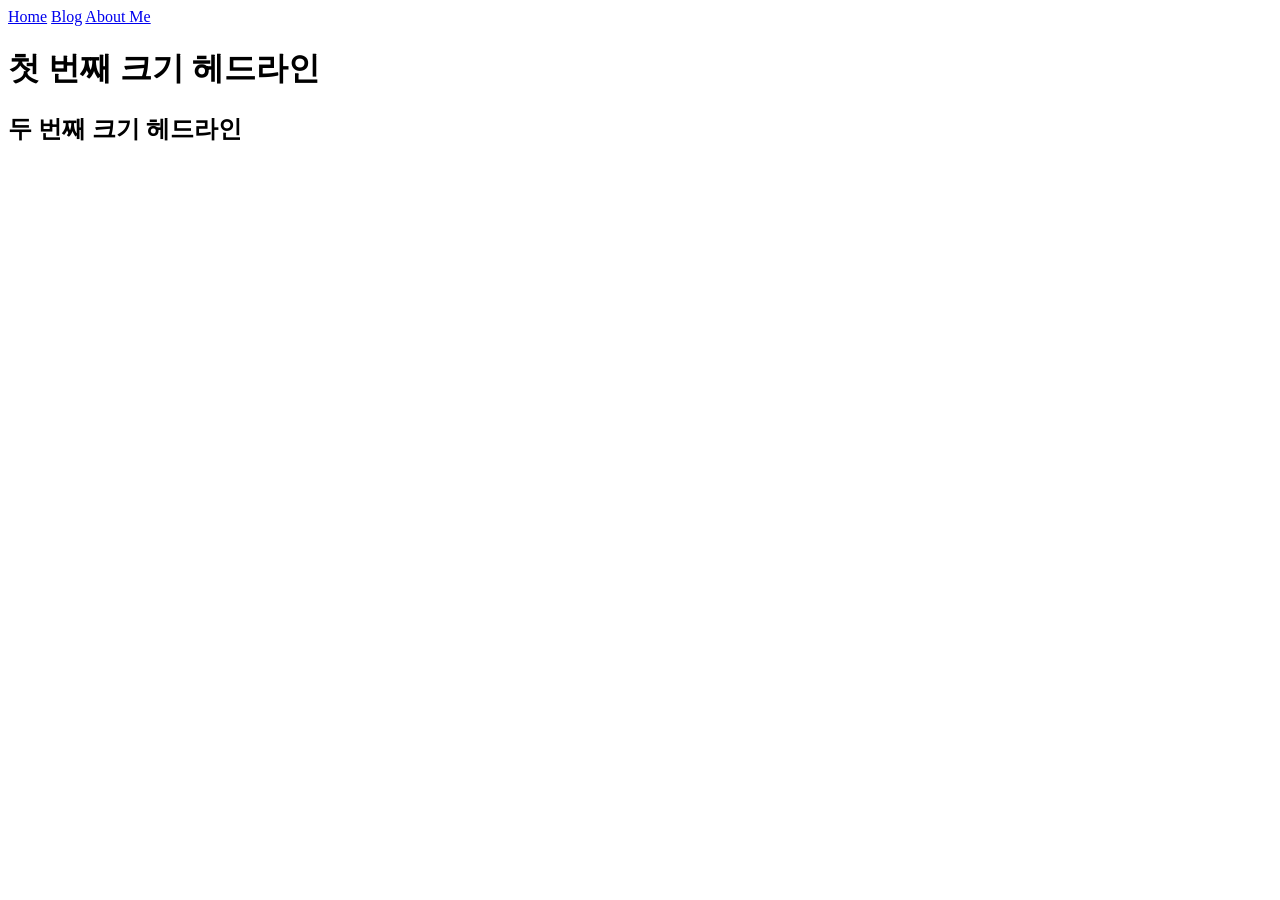
==== index.html @ 7c8619f0 "프론트엔드_페이지_만들기" ====
<!DOCTYPE html>
<html>
    <head>
        <title>홈페이지</title>
    </head>
    <body>
        <nav>
            <a href="./index.html">Home</a>
            <a href="./blog_list.html">Blog</a>
            <a href="./about_me.html">About Me</a>
        </nav>
        <h1>첫 번째 크기 헤드라인</h1>
        <h2>두 번째 크기 헤드라인</h2>
    </body>
</html>
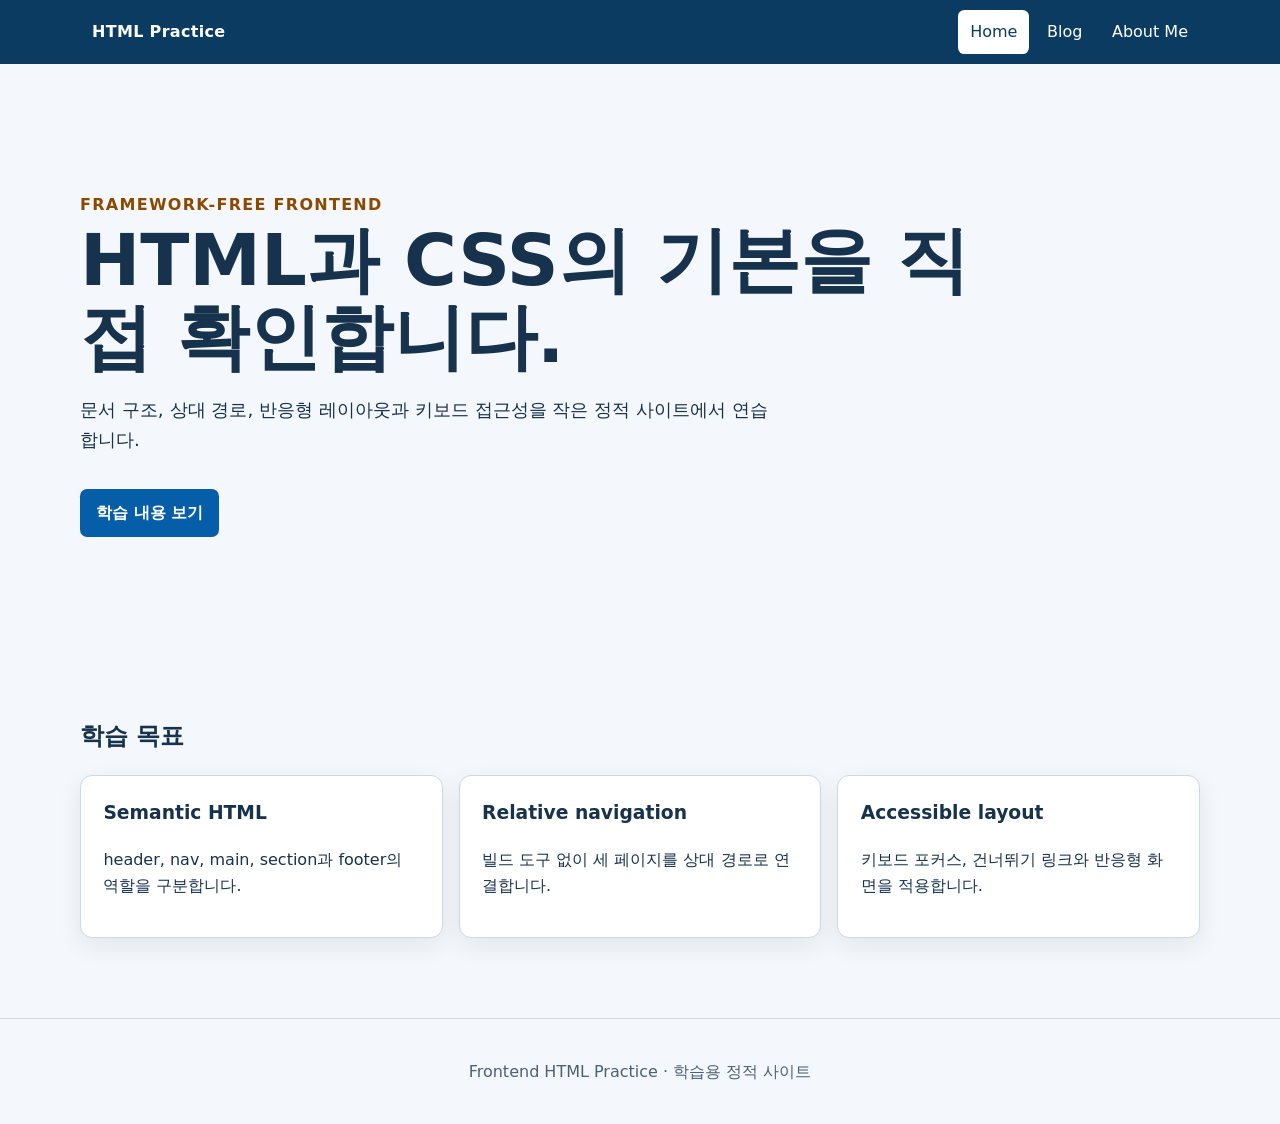
==== commit c24a5d64: "feat: complete accessible static pages" ====
--- a/index.html
+++ b/index.html
@@ -1,15 +1,54 @@
-<!DOCTYPE html>
-<html>
-    <head>
-        <title>홈페이지</title>
-    </head>
-    <body>
-        <nav>
-            <a href="./index.html">Home</a>
-            <a href="./blog_list.html">Blog</a>
-            <a href="./about_me.html">About Me</a>
+<!doctype html>
+<html lang="ko">
+<head>
+    <meta charset="utf-8">
+    <meta name="viewport" content="width=device-width, initial-scale=1">
+    <meta name="description" content="HTML과 CSS의 기본 구조를 연습하는 정적 웹사이트입니다.">
+    <title>홈 | Frontend HTML Practice</title>
+    <link rel="stylesheet" href="./styles.css">
+</head>
+<body>
+    <a class="skip-link" href="#main-content">본문으로 건너뛰기</a>
+    <header class="site-header">
+        <nav class="site-nav" aria-label="주요 메뉴">
+            <a class="brand" href="./index.html">HTML Practice</a>
+            <ul>
+                <li><a href="./index.html" aria-current="page">Home</a></li>
+                <li><a href="./blog_list.html">Blog</a></li>
+                <li><a href="./about_me.html">About Me</a></li>
+            </ul>
         </nav>
-        <h1>첫 번째 크기 헤드라인</h1>
-        <h2>두 번째 크기 헤드라인</h2>
-    </body>
-</html>+    </header>
+
+    <main id="main-content">
+        <section class="hero" aria-labelledby="hero-title">
+            <p class="eyebrow">Framework-free frontend</p>
+            <h1 id="hero-title">HTML과 CSS의 기본을 직접 확인합니다.</h1>
+            <p>문서 구조, 상대 경로, 반응형 레이아웃과 키보드 접근성을 작은 정적 사이트에서 연습합니다.</p>
+            <a class="button" href="./about_me.html">학습 내용 보기</a>
+        </section>
+
+        <section class="content-section" aria-labelledby="goals-title">
+            <h2 id="goals-title">학습 목표</h2>
+            <div class="card-grid">
+                <article class="card">
+                    <h3>Semantic HTML</h3>
+                    <p>header, nav, main, section과 footer의 역할을 구분합니다.</p>
+                </article>
+                <article class="card">
+                    <h3>Relative navigation</h3>
+                    <p>빌드 도구 없이 세 페이지를 상대 경로로 연결합니다.</p>
+                </article>
+                <article class="card">
+                    <h3>Accessible layout</h3>
+                    <p>키보드 포커스, 건너뛰기 링크와 반응형 화면을 적용합니다.</p>
+                </article>
+            </div>
+        </section>
+    </main>
+
+    <footer>
+        <p>Frontend HTML Practice · 학습용 정적 사이트</p>
+    </footer>
+</body>
+</html>
--- a/styles.css
+++ b/styles.css
@@ -0,0 +1,220 @@
+:root {
+    color-scheme: light;
+    font-family: system-ui, -apple-system, BlinkMacSystemFont, "Segoe UI", sans-serif;
+    color: #17324d;
+    background: #f4f7fb;
+    line-height: 1.6;
+}
+
+* {
+    box-sizing: border-box;
+}
+
+body {
+    margin: 0;
+    min-height: 100vh;
+    display: flex;
+    flex-direction: column;
+}
+
+a {
+    color: #075ea8;
+}
+
+a:focus-visible {
+    outline: 3px solid #f2a900;
+    outline-offset: 3px;
+}
+
+.skip-link {
+    position: absolute;
+    left: 1rem;
+    top: -4rem;
+    z-index: 10;
+    padding: 0.6rem 0.9rem;
+    color: #ffffff;
+    background: #17324d;
+    border-radius: 0.4rem;
+}
+
+.skip-link:focus {
+    top: 1rem;
+}
+
+.site-header {
+    background: #0b3b60;
+    color: #ffffff;
+}
+
+.site-nav {
+    width: min(70rem, calc(100% - 2rem));
+    margin: 0 auto;
+    min-height: 4rem;
+    display: flex;
+    align-items: center;
+    justify-content: space-between;
+    gap: 1rem;
+}
+
+.site-nav ul {
+    display: flex;
+    gap: 0.35rem;
+    margin: 0;
+    padding: 0;
+    list-style: none;
+}
+
+.site-nav a {
+    display: inline-block;
+    padding: 0.55rem 0.75rem;
+    color: #ffffff;
+    text-decoration: none;
+    border-radius: 0.4rem;
+}
+
+.site-nav a:hover,
+.site-nav a[aria-current="page"] {
+    background: #ffffff;
+    color: #0b3b60;
+}
+
+.brand {
+    font-weight: 750;
+    letter-spacing: 0.02em;
+}
+
+main {
+    flex: 1;
+}
+
+.hero,
+.content-section {
+    width: min(70rem, calc(100% - 2rem));
+    margin: 0 auto;
+}
+
+.hero {
+    padding: clamp(4rem, 10vw, 8rem) 0;
+}
+
+.hero h1,
+.content-section h1 {
+    max-width: 18ch;
+    margin: 0.25rem 0 1rem;
+    font-size: clamp(2.2rem, 6vw, 4.5rem);
+    line-height: 1.08;
+}
+
+.hero > p:not(.eyebrow),
+.lead {
+    max-width: 44rem;
+    font-size: 1.15rem;
+}
+
+.eyebrow {
+    margin: 0;
+    color: #8b4a00;
+    font-weight: 750;
+    letter-spacing: 0.08em;
+    text-transform: uppercase;
+}
+
+.content-section {
+    padding: 2rem 0 5rem;
+}
+
+.content-section.narrow {
+    width: min(48rem, calc(100% - 2rem));
+    padding-top: 4rem;
+}
+
+.content-section section {
+    margin-top: 3rem;
+}
+
+.card-grid {
+    display: grid;
+    grid-template-columns: repeat(3, minmax(0, 1fr));
+    gap: 1rem;
+}
+
+.card {
+    padding: 1.4rem;
+    background: #ffffff;
+    border: 1px solid #cbd8e5;
+    border-radius: 0.75rem;
+    box-shadow: 0 0.5rem 1.5rem rgb(23 50 77 / 8%);
+}
+
+.card h3,
+.card p:first-child {
+    margin-top: 0;
+}
+
+.empty-state {
+    margin-top: 2rem;
+}
+
+.status {
+    font-weight: 750;
+    font-size: 1.2rem;
+}
+
+.button {
+    display: inline-block;
+    margin-top: 1rem;
+    padding: 0.7rem 1rem;
+    color: #ffffff;
+    background: #075ea8;
+    border-radius: 0.45rem;
+    font-weight: 700;
+    text-decoration: none;
+}
+
+.button:hover {
+    background: #064b85;
+}
+
+.text-link {
+    font-weight: 700;
+}
+
+.check-list {
+    padding-left: 1.4rem;
+}
+
+.check-list li + li {
+    margin-top: 0.5rem;
+}
+
+footer {
+    padding: 1.5rem 1rem;
+    text-align: center;
+    color: #496176;
+    border-top: 1px solid #cbd8e5;
+}
+
+@media (max-width: 44rem) {
+    .site-nav {
+        align-items: flex-start;
+        flex-direction: column;
+        padding: 0.75rem 0;
+    }
+
+    .site-nav ul {
+        width: 100%;
+        flex-wrap: wrap;
+    }
+
+    .card-grid {
+        grid-template-columns: 1fr;
+    }
+}
+
+@media (prefers-reduced-motion: reduce) {
+    *,
+    *::before,
+    *::after {
+        scroll-behavior: auto !important;
+    }
+}
